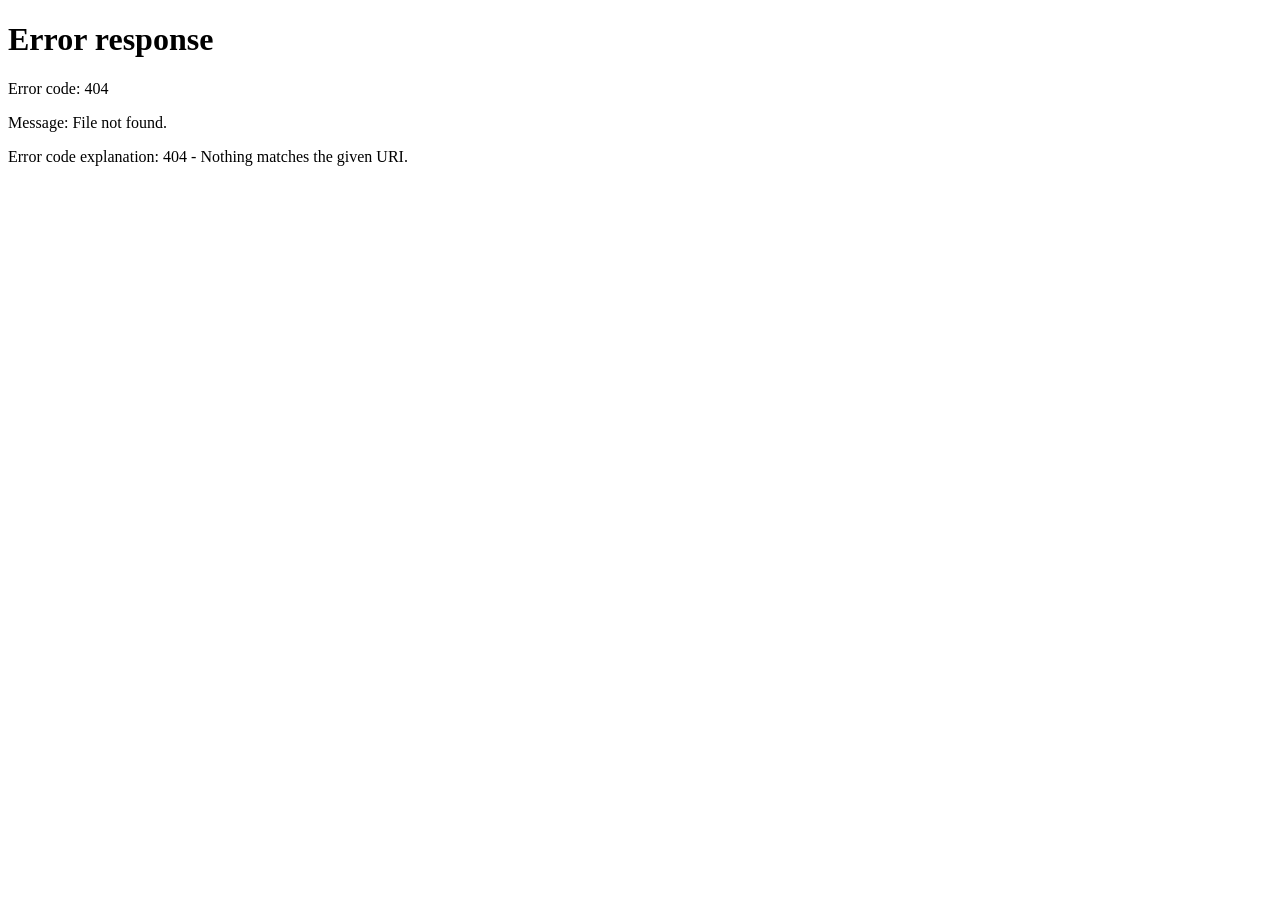
==== index.html @ 949c049e "Point demo root to current preview site" ====
<!doctype html><html lang="ja"><head><meta charset="utf-8"><meta name="viewport" content="width=device-width,initial-scale=1"><meta http-equiv="refresh" content="0; url=preview/index.html"><title>8LABO DEMO</title><script>location.replace('preview/index.html');</script></head><body><p><a href="preview/index.html">8LABO DEMOを開く</a></p></body></html>
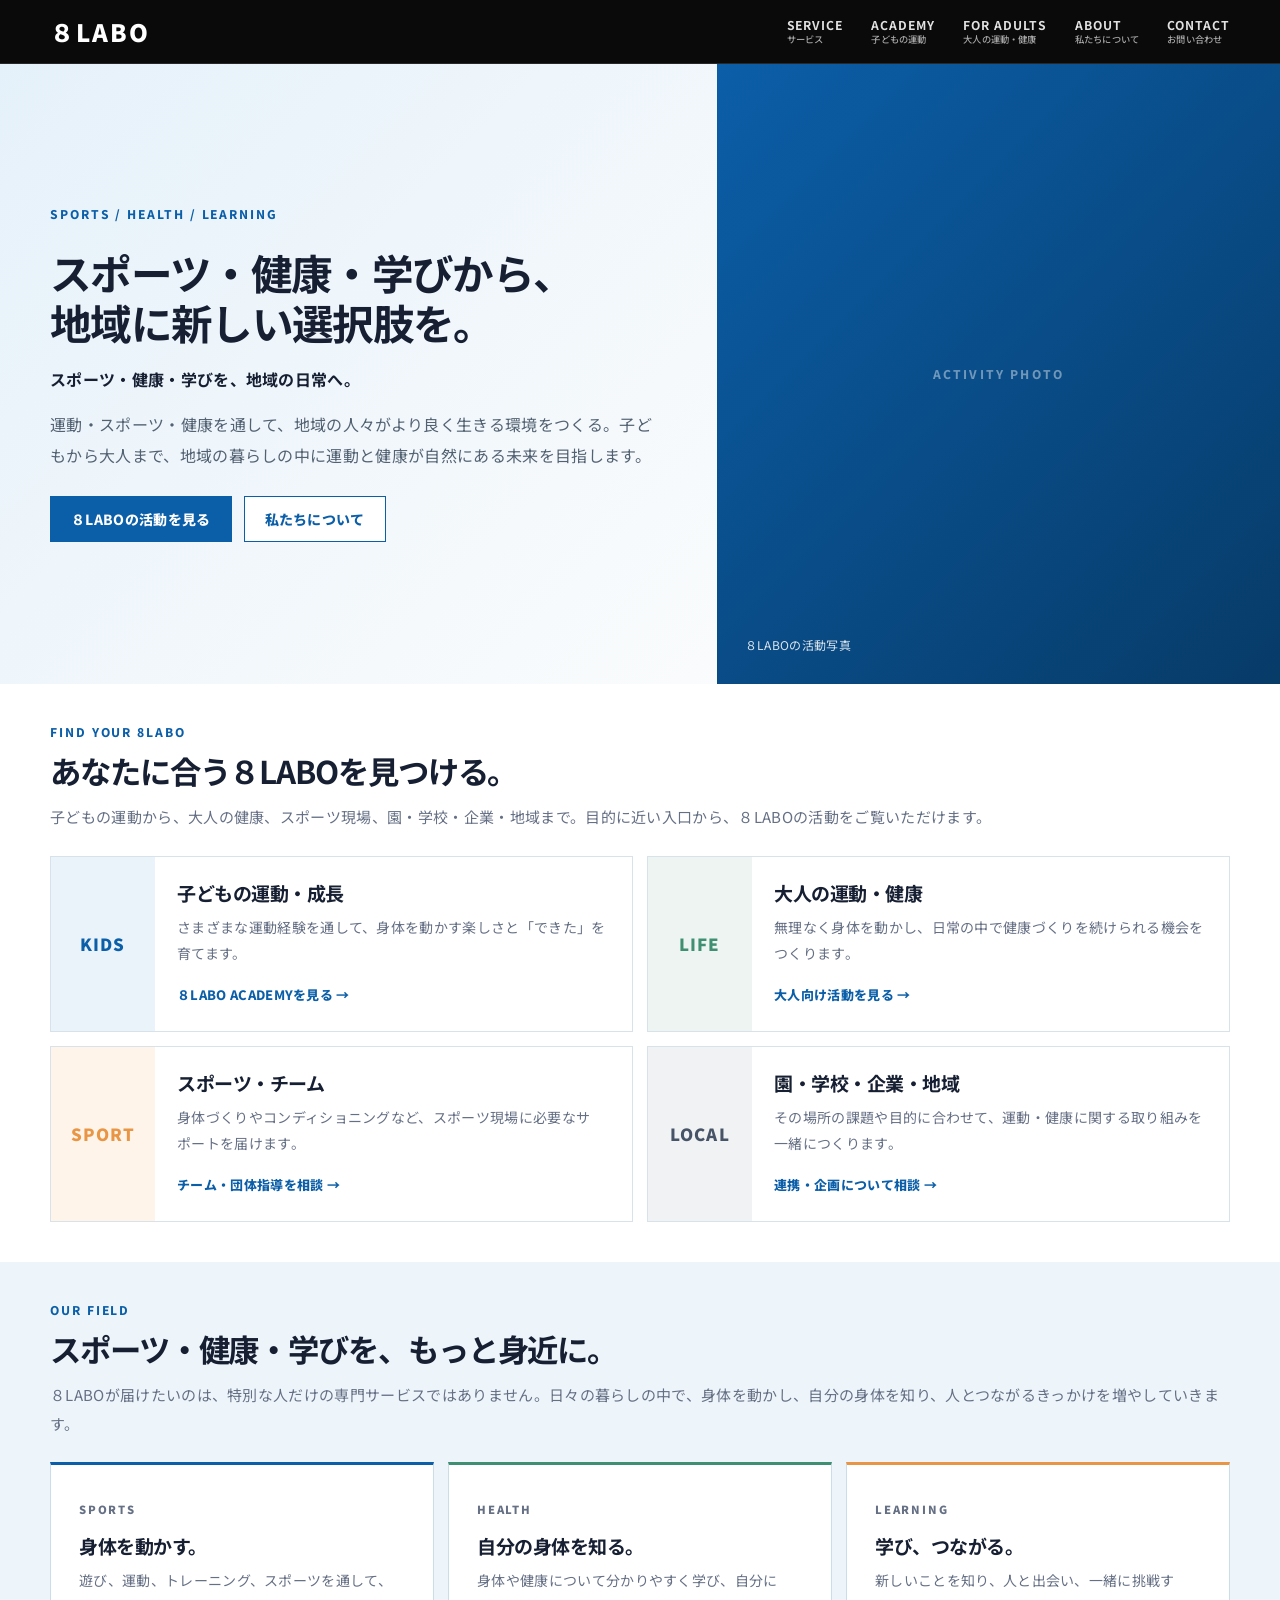
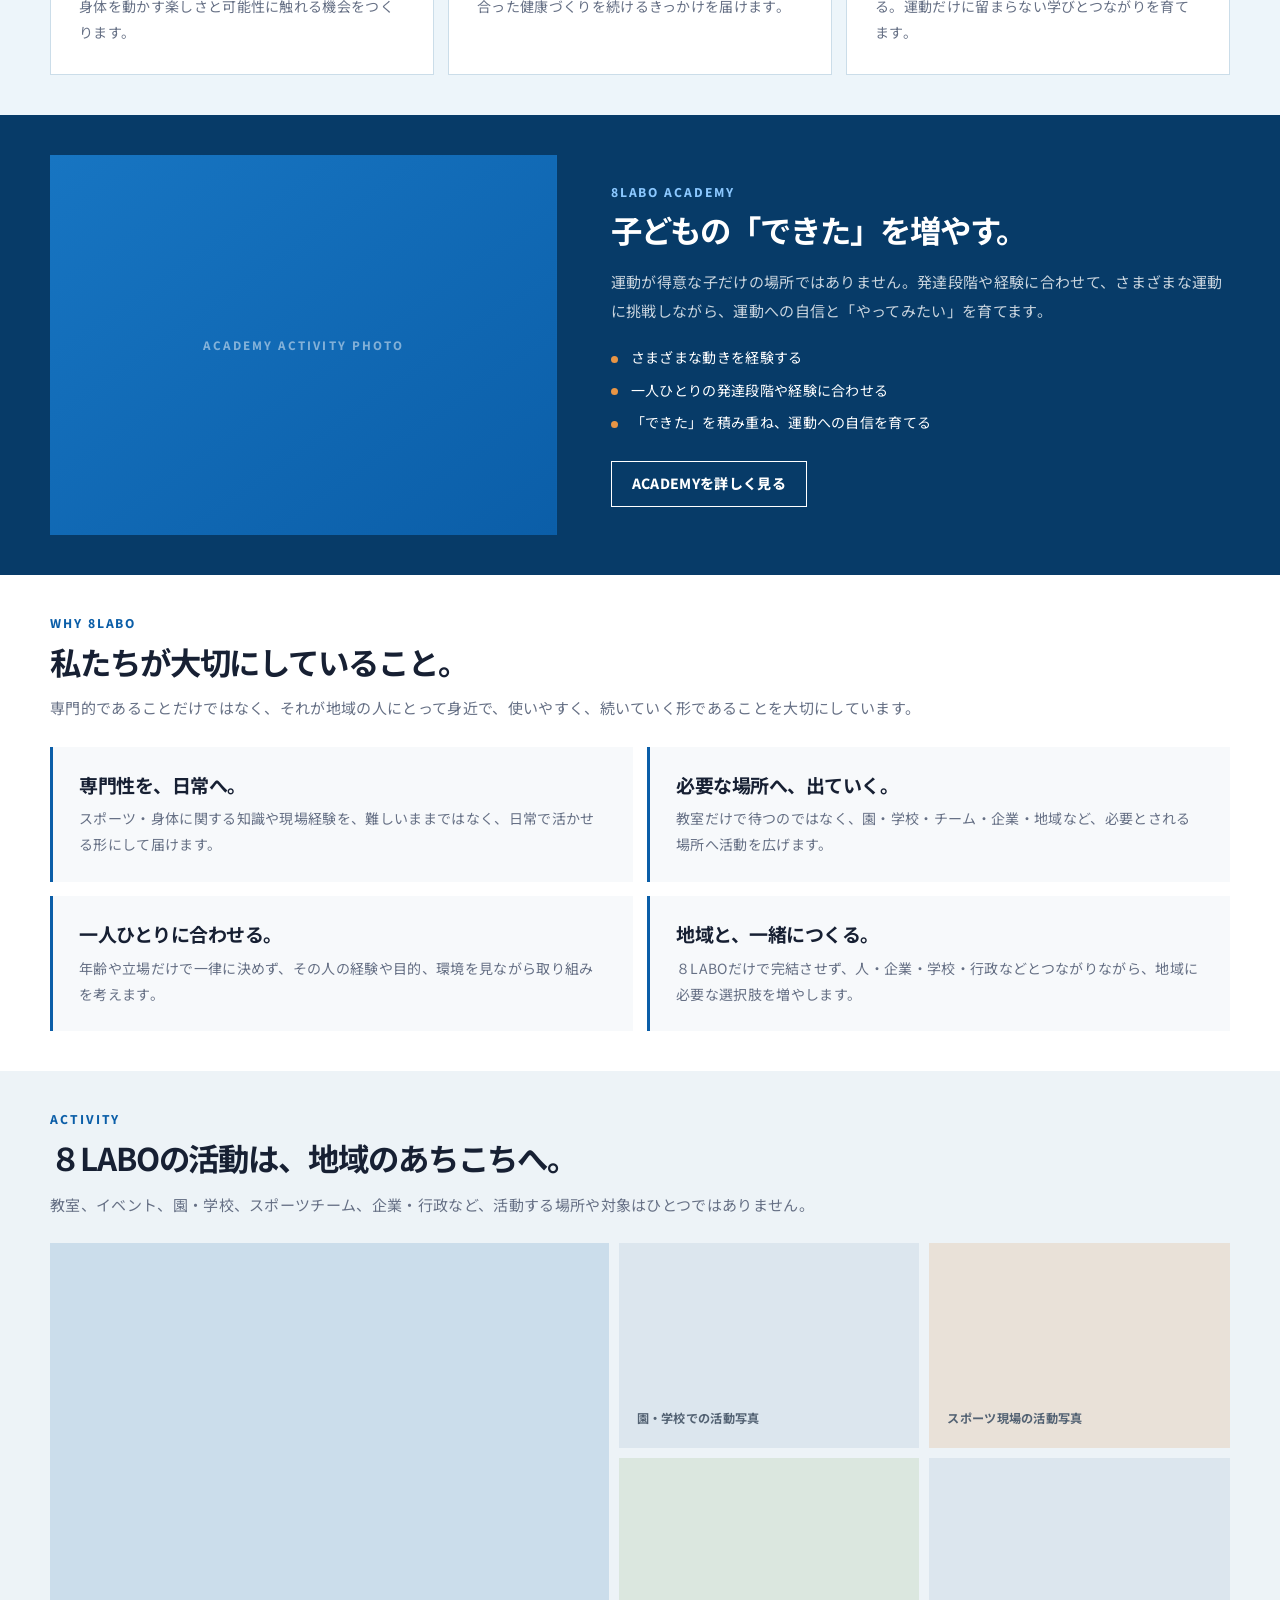
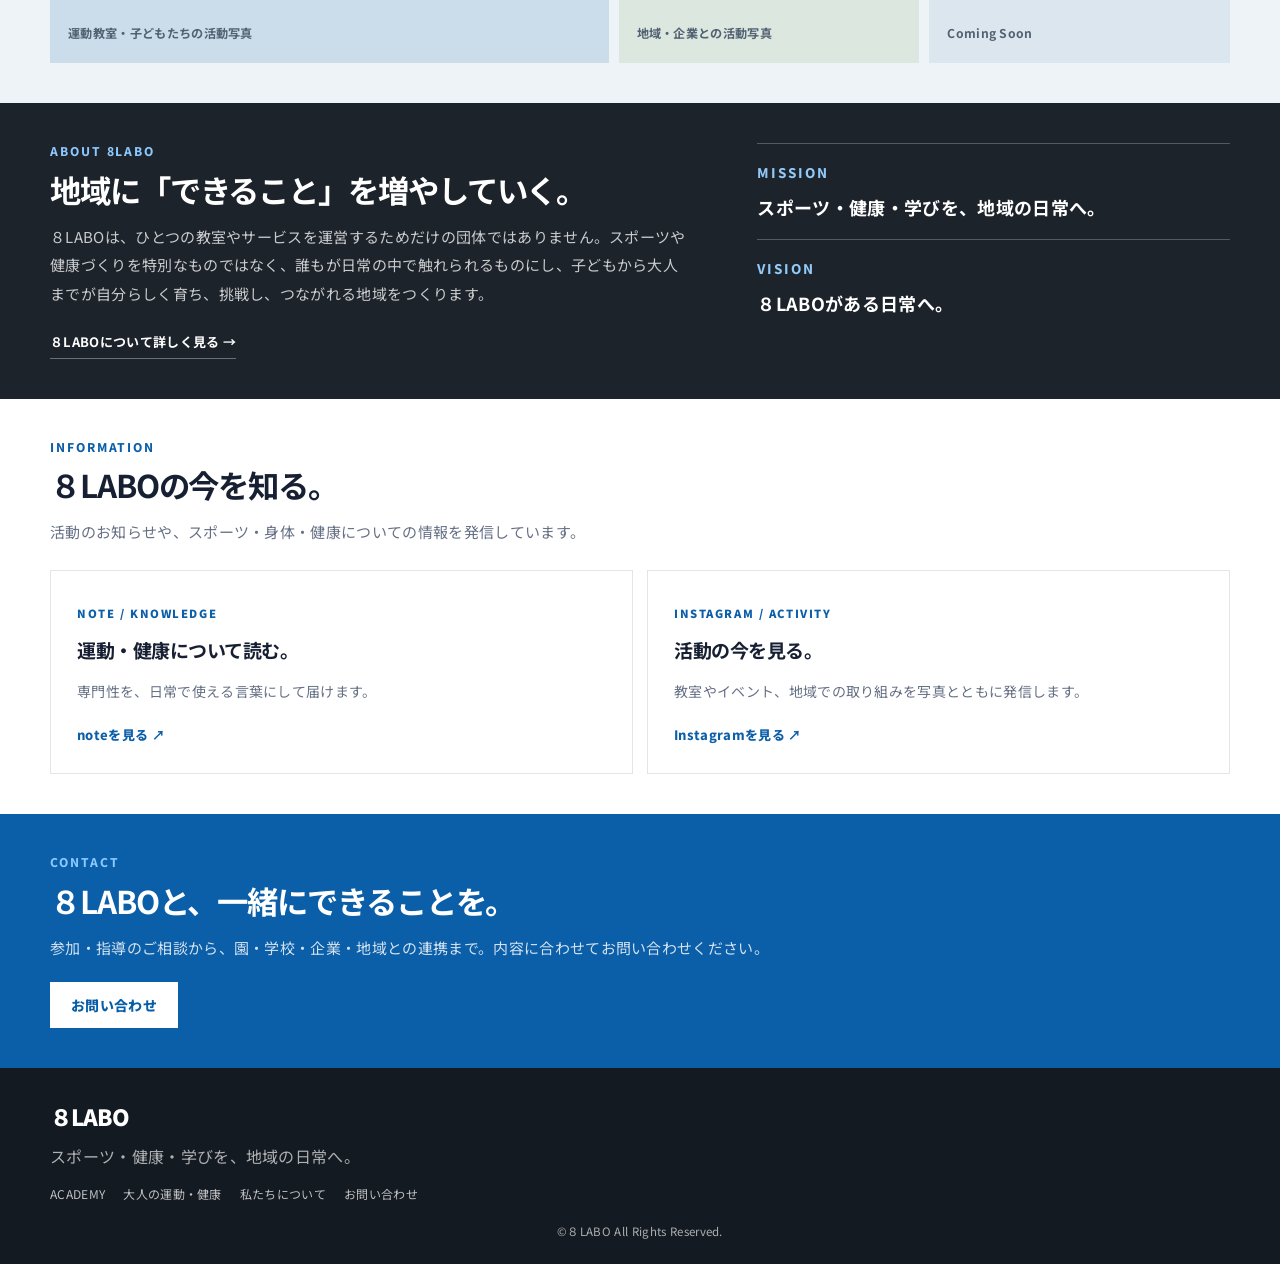
==== commit f5ba544d: "Publish current preview as production site" ====
--- a/index.html
+++ b/index.html
@@ -1 +1 @@
-<!doctype html><html lang="ja"><head><meta charset="utf-8"><meta name="viewport" content="width=device-width,initial-scale=1"><meta http-equiv="refresh" content="0; url=preview/index.html"><title>8LABO DEMO</title><script>location.replace('preview/index.html');</script></head><body><p><a href="preview/index.html">8LABO DEMOを開く</a></p></body></html>+<!DOCTYPE html><html lang="ja"><head><meta charset="UTF-8"><meta name="viewport" content="width=device-width,initial-scale=1"><meta name="description" content="８LABOは、スポーツ・健康・学びを地域の日常へ届ける愛媛発の地域づくりプロジェクトです。"><title>８LABO｜スポーツ・健康・学びを、地域の日常へ。</title><link rel="preconnect" href="https://fonts.googleapis.com"><link rel="preconnect" href="https://fonts.gstatic.com" crossorigin><link href="https://fonts.googleapis.com/css2?family=Noto+Sans+JP:wght@400;500;600;700;900&display=swap" rel="stylesheet"><link rel="stylesheet" href="style.css"><link rel="stylesheet" href="refine.css"><link rel="stylesheet" href="p003.css"><link rel="stylesheet" href="home-refactor.css?v=p073"><link rel="stylesheet" href="mobile-header.css?v=p073"></head><body class="p003 home-page"><header class="site-header" id="top"><a class="brand" href="#top">８LABO</a><button class="menu-button" aria-expanded="false">MENU</button><nav class="global-nav"><a href="#for-you">SERVICE<span>サービス</span></a><a href="academy.html">ACADEMY<span>子どもの運動</span></a><a href="adults.html">FOR ADULTS<span>大人の運動・健康</span></a><a href="about.html">ABOUT<span>私たちについて</span></a><a href="contact.html">CONTACT<span>お問い合わせ</span></a></nav></header><main><section class="renew-hero home-hero"><div class="hero-grid"><div class="hero-copybox"><p class="kicker">SPORTS / HEALTH / LEARNING</p><h1>８LABOがある日常へ。</h1><p class="mission">スポーツ・健康・学びを、地域の日常へ。</p><p class="hero-text">運動・スポーツ・健康を通して、地域の人々がより良く生きる環境をつくる。子どもから大人まで、地域の暮らしの中に運動と健康が自然にある未来を目指します。</p><div class="hero-actions"><a class="btn btn-primary" href="#for-you">８LABOの活動を見る</a><a class="btn btn-secondary" href="about.html">私たちについて</a></div></div><div class="photo-stage"><p class="photo-note">８LABOの活動写真</p></div></div></section><section id="for-you" class="entrance-section"><div class="wrap"><div class="section-head"><div class="heading-unit"><h2>あなたに合う８LABOを見つける。</h2><p class="kicker">FIND YOUR 8LABO</p></div><p>子どもの運動から、大人の健康、スポーツ現場、園・学校・企業・地域まで。目的に近い入口から、８LABOの活動をご覧いただけます。</p></div><div class="entrance-grid"><a class="entrance-card" href="academy.html"><div class="entrance-visual">KIDS</div><div class="entrance-copy"><h3>子どもの運動・成長</h3><p>さまざまな運動経験を通して、身体を動かす楽しさと「できた」を育てます。</p><span class="mini-link">８LABO ACADEMYを見る →</span></div></a><a class="entrance-card" href="adults.html"><div class="entrance-visual">LIFE</div><div class="entrance-copy"><h3>大人の運動・健康</h3><p>無理なく身体を動かし、日常の中で健康づくりを続けられる機会をつくります。</p><span class="mini-link">大人向け活動を見る →</span></div></a><a class="entrance-card" href="contact.html"><div class="entrance-visual">SPORT</div><div class="entrance-copy"><h3>スポーツ・チーム</h3><p>身体づくりやコンディショニングなど、スポーツ現場に必要なサポートを届けます。</p><span class="mini-link">チーム・団体指導を相談 →</span></div></a><a class="entrance-card" href="contact.html"><div class="entrance-visual">LOCAL</div><div class="entrance-copy"><h3>園・学校・企業・地域</h3><p>その場所の課題や目的に合わせて、運動・健康に関する取り組みを一緒につくります。</p><span class="mini-link">連携・企画について相談 →</span></div></a></div></div></section><section id="services" class="home-fields"><div class="wrap"><div class="section-head"><div class="heading-unit"><h2>スポーツ・健康・学びを、もっと身近に。</h2><p class="kicker">OUR FIELD</p></div><p>８LABOが届けたいのは、特別な人だけの専門サービスではありません。日々の暮らしの中で、身体を動かし、自分の身体を知り、人とつながるきっかけを増やしていきます。</p></div><div class="value-grid"><article class="value-card"><span class="value-word">SPORTS</span><h3>身体を動かす。</h3><p>遊び、運動、トレーニング、スポーツを通して、身体を動かす楽しさと可能性に触れる機会をつくります。</p></article><article class="value-card"><span class="value-word">HEALTH</span><h3>自分の身体を知る。</h3><p>身体や健康について分かりやすく学び、自分に合った健康づくりを続けるきっかけを届けます。</p></article><article class="value-card"><span class="value-word">LEARNING</span><h3>学び、つながる。</h3><p>新しいことを知り、人と出会い、一緒に挑戦する。運動だけに留まらない学びとつながりを育てます。</p></article></div></div></section><section class="featured"><div class="wrap featured-grid"><div class="featured-visual">ACADEMY ACTIVITY PHOTO</div><div><div class="heading-unit heading-unit-light"><h2>子どもの「できた」を増やす。</h2><p class="kicker">8LABO ACADEMY</p></div><p>運動が得意な子だけの場所ではありません。発達段階や経験に合わせて、さまざまな運動に挑戦しながら、運動への自信と「やってみたい」を育てます。</p><div class="feature-points"><span>さまざまな動きを経験する</span><span>一人ひとりの発達段階や経験に合わせる</span><span>「できた」を積み重ね、運動への自信を育てる</span></div><a class="btn" href="academy.html">ACADEMYを詳しく見る</a></div></div></section><section id="strength" class="home-strength"><div class="wrap"><div class="section-head"><div class="heading-unit"><h2>私たちが大切にしていること。</h2><p class="kicker">WHY 8LABO</p></div><p>専門的であることだけではなく、それが地域の人にとって身近で、使いやすく、続いていく形であることを大切にしています。</p></div><div class="reason-grid"><article class="reason"><h3>専門性を、日常へ。</h3><p>スポーツ・身体に関する知識や現場経験を、難しいままではなく、日常で活かせる形にして届けます。</p></article><article class="reason"><h3>必要な場所へ、出ていく。</h3><p>教室だけで待つのではなく、園・学校・チーム・企業・地域など、必要とされる場所へ活動を広げます。</p></article><article class="reason"><h3>一人ひとりに合わせる。</h3><p>年齢や立場だけで一律に決めず、その人の経験や目的、環境を見ながら取り組みを考えます。</p></article><article class="reason"><h3>地域と、一緒につくる。</h3><p>８LABOだけで完結させず、人・企業・学校・行政などとつながりながら、地域に必要な選択肢を増やします。</p></article></div></div></section><section id="activity" class="activity-results"><div class="wrap"><div class="section-head"><div class="heading-unit"><h2>８LABOの活動は、地域のあちこちへ。</h2><p class="kicker">ACTIVITY</p></div><p>教室、イベント、園・学校、スポーツチーム、企業・行政など、活動する場所や対象はひとつではありません。</p></div><div class="activity-photo-grid"><div class="activity-photo">運動教室・子どもたちの活動写真</div><div class="activity-photo">園・学校での活動写真</div><div class="activity-photo">スポーツ現場の活動写真</div><div class="activity-photo">地域・企業との活動写真</div></div></div></section><section id="about" class="about-renew"><div class="wrap about-grid"><div class="about-copy"><div class="heading-unit heading-unit-light"><h2>地域に「できること」を増やしていく。</h2><p class="kicker">ABOUT 8LABO</p></div><p>８LABOは、ひとつの教室やサービスを運営するためだけの団体ではありません。スポーツや健康づくりを特別なものではなく、誰もが日常の中で触れられるものにし、子どもから大人までが自分らしく育ち、挑戦し、つながれる地域をつくります。</p><a class="about-link" href="about.html">８LABOについて詳しく見る →</a></div><div class="mv-summary"><div class="mv-block"><small>MISSION</small><strong>スポーツ・健康・学びを、地域の日常へ。</strong></div><div class="mv-block"><small>VISION</small><strong>８LABOがある日常へ。</strong></div></div></div></section><section class="home-news"><div class="wrap"><div class="section-head"><div class="heading-unit"><h2>８LABOの今を知る。</h2><p class="kicker">INFORMATION</p></div><p>活動のお知らせや、スポーツ・身体・健康についての情報を発信しています。</p></div><div class="content-grid"><a class="content-card" href="https://note.com/8labo" target="_blank" rel="noopener"><span class="tag">NOTE / KNOWLEDGE</span><h3>運動・健康について読む。</h3><p>専門性を、日常で使える言葉にして届けます。</p><span class="mini-link">noteを見る ↗</span></a><a class="content-card" href="https://www.instagram.com/8_labo/" target="_blank" rel="noopener"><span class="tag">INSTAGRAM / ACTIVITY</span><h3>活動の今を見る。</h3><p>教室やイベント、地域での取り組みを写真とともに発信します。</p><span class="mini-link">Instagramを見る ↗</span></a></div></div></section><section id="contact" class="renew-contact"><div class="wrap"><div class="heading-unit heading-unit-light"><h2>８LABOと、一緒にできることを。</h2><p class="kicker">CONTACT</p></div><p>参加・指導のご相談から、園・学校・企業・地域との連携まで。内容に合わせてお問い合わせください。</p><div class="hero-actions"><a class="btn home-contact-btn" href="contact.html">お問い合わせ</a></div></div></section></main><footer class="site-footer"><div class="footer-brand">８LABO</div><p>スポーツ・健康・学びを、地域の日常へ。</p><div class="footer-links"><a href="academy.html">ACADEMY</a><a href="adults.html">大人の運動・健康</a><a href="about.html">私たちについて</a><a href="contact.html">お問い合わせ</a></div><p class="copyright">©８LABO All Rights Reserved.</p></footer><script src="script.js"></script></body></html>
--- a/style.css
+++ b/style.css
@@ -0,0 +1 @@
+:root{--ink:#111;--paper:#f5f3ee;--white:#fff;--accent:#dff06a;--muted:#696969;--line:rgba(17,17,17,.16);--max:1180px}*{box-sizing:border-box}html{scroll-behavior:smooth}body{margin:0;font-family:"Noto Sans JP",system-ui,sans-serif;background:var(--paper);color:var(--ink);line-height:1.85;letter-spacing:.02em}a{color:inherit;text-decoration:none}.site-header{position:fixed;inset:0 0 auto;z-index:100;display:flex;align-items:center;justify-content:space-between;padding:22px 28px;mix-blend-mode:difference;color:white}.brand{font-size:1.25rem;font-weight:900;letter-spacing:.08em}.global-nav{display:flex;gap:28px;font-size:.76rem;font-weight:700;letter-spacing:.12em}.global-nav a{opacity:.82}.menu-button{display:none;background:none;border:0;color:inherit;font:inherit;font-size:.75rem;font-weight:700}.hero{min-height:100svh;position:relative;overflow:hidden;display:grid;place-items:center;background:#101010;color:white}.hero-inner{width:min(var(--max),calc(100% - 48px));position:relative;z-index:2;padding:130px 0 90px}.eyebrow,.section-index{font-size:.72rem;font-weight:700;letter-spacing:.18em}.hero h1{margin:18px 0 24px;font-size:clamp(4rem,11vw,9rem);line-height:.96;letter-spacing:-.055em;font-weight:900}.hero-copy{font-size:clamp(1.25rem,2vw,2rem);font-weight:600;margin:0 0 28px}.hero-lead{max-width:720px;color:rgba(255,255,255,.72)}.text-link{display:inline-flex;gap:12px;margin-top:28px;font-weight:700;border-bottom:1px solid rgba(255,255,255,.35);padding-bottom:6px}.hero-orb{position:absolute;border-radius:999px}.hero-orb-a{width:56vw;height:56vw;background:radial-gradient(circle at 40% 40%,#edf88c 0%,#b6d942 34%,transparent 70%);top:-22vw;right:-10vw}.hero-orb-b{width:34vw;height:34vw;background:radial-gradient(circle,rgba(131,149,255,.72),transparent 70%);bottom:-18vw;left:-8vw}.section-wrap{width:min(var(--max),calc(100% - 48px));margin:0 auto;padding:128px 0}.section-wrap.narrow{max-width:860px}.section-dark{background:#111;color:white}.section-light{background:var(--paper)}.section-accent{background:var(--accent)}.section-heading{margin-bottom:58px}.section-heading h2,.statement h2,.story h2,.support h2,.contact h2,.future h2{font-size:clamp(2.2rem,5vw,4.7rem);line-height:1.18;letter-spacing:-.04em;margin:18px 0 26px}.statement p{color:rgba(255,255,255,.76)}.statement-large{font-size:clamp(1.5rem,3vw,2.5rem);line-height:1.55;margin:48px 0}.statement-large strong{color:white}.vision-grid{display:grid;grid-template-columns:repeat(2,1fr);gap:1px;background:var(--line);border:1px solid var(--line)}.vision-card{background:var(--paper);padding:44px;min-height:320px}.vision-card span,.support-grid span{font-size:.72rem;font-weight:700;letter-spacing:.15em;color:var(--muted)}.vision-card h3{font-size:1.6rem;line-height:1.45;margin:70px 0 18px}.vision-card p{color:#555;margin:0}.big-number{font-size:clamp(6rem,18vw,15rem);line-height:.8;letter-spacing:-.08em;font-weight:900;margin:36px 0 50px}.future-lines{border-top:1px solid rgba(17,17,17,.28)}.future-lines p{margin:0;padding:20px 0;border-bottom:1px solid rgba(17,17,17,.28);font-size:clamp(1.1rem,2vw,1.65rem);font-weight:600}.future-closing{margin-top:48px;font-size:1.15rem;font-weight:600}.activity-list{border-top:1px solid var(--line)}.activity-item{display:grid;grid-template-columns:110px 1fr;gap:30px;padding:46px 0;border-bottom:1px solid var(--line)}.activity-no{font-size:3.5rem;font-weight:900;line-height:1}.activity-label{font-size:.72rem;font-weight:700;letter-spacing:.16em;margin-top:0}.activity-item h3{font-size:clamp(1.5rem,3vw,2.4rem);line-height:1.35;margin:8px 0 14px}.activity-item p:last-child{max-width:720px;color:#555}.story-grid{display:grid;grid-template-columns:1fr 1fr;gap:90px}.story-copy{align-self:end}.story-copy p{color:rgba(255,255,255,.7)}.story-copy .lead{color:white;font-size:1.35rem;font-weight:600}.support-lead{font-size:1.25rem;font-weight:600;margin:28px 0 54px}.support-grid{display:grid;grid-template-columns:repeat(4,1fr);gap:1px;background:var(--line);border:1px solid var(--line)}.support-grid>div{background:var(--paper);padding:30px;min-height:250px}.support-grid h3{margin-top:50px}.support-grid p{color:#555;font-size:.92rem}.contact{text-align:center}.contact .section-index{text-align:left}.contact p{max-width:720px;margin-left:auto;margin-right:auto}.contact-button{display:inline-flex;margin-top:34px;padding:18px 28px;border:2px solid #111;font-weight:800;letter-spacing:.08em}.contact-button:hover{background:#111;color:white}.site-footer{background:#111;color:white;padding:50px 28px 34px}.footer-brand{font-size:clamp(2.5rem,6vw,5rem);font-weight:900;letter-spacing:-.04em}.site-footer p{color:rgba(255,255,255,.65)}.copyright{margin-top:44px;font-size:.72rem}.reveal{opacity:0;transform:translateY(28px);transition:opacity .8s ease,transform .8s ease}.reveal.is-visible{opacity:1;transform:none}@media(max-width:800px){.site-header{padding:18px 20px}.menu-button{display:block}.global-nav{display:none;position:fixed;top:58px;right:16px;flex-direction:column;gap:16px;padding:20px;background:#111;color:white;mix-blend-mode:normal;min-width:180px}.global-nav.is-open{display:flex}.hero-inner,.section-wrap{width:min(100% - 32px,var(--max))}.hero h1{font-size:clamp(3.6rem,18vw,6rem)}.hero-orb-a{width:90vw;height:90vw;top:-30vw;right:-30vw}.hero-orb-b{width:70vw;height:70vw}.section-wrap{padding:92px 0}.vision-grid,.story-grid,.support-grid{grid-template-columns:1fr}.vision-card{min-height:0;padding:30px}.vision-card h3{margin-top:42px}.activity-item{grid-template-columns:58px 1fr;gap:18px}.activity-no{font-size:2.5rem}.story-grid{gap:20px}}
--- a/refine.css
+++ b/refine.css
@@ -0,0 +1,52 @@
+/* P019 base — Academy hierarchy and responsive layout */
+.p003 .academy-renew-hero{background:linear-gradient(135deg,#e5f1fa 0%,#f5f9fc 58%,#fff 100%)!important}.p003 #needs.parent-needs{background:#d7e9f5!important}.p003 #change{background:#fff!important}.p003 #program.parent-needs{background:#edf5fa!important}.p003 #program .program{background:#fff!important;border:1px solid #cbdde9!important;box-shadow:0 8px 22px rgba(7,59,104,.045)!important}.p003 .academy-gallery-section{background:#f7fafc!important;border:0!important}.p003 .academy-reason{background:#073b68!important}.p003 #classes{background:#e9f1f6!important}.p003 #classes .level-card{background:#fff!important;border:1px solid #b6cbd9!important;box-shadow:0 10px 28px rgba(7,59,104,.09)!important}.p003 #classes .level-header{background:#9fc9e2!important;border-bottom:1px solid #82b4d2!important}.p003 #classes .level-name{color:#073b68!important}.p003 #classes .level-subname{color:#3f657d!important}.p003 #classes .level-body{background:#fff!important}.p003 #classes .level-target{background:#edf4f8!important;border-left-color:#075ea8!important}.p003 #classes .class-card{background:#fff!important;border:1px solid #b8cedd!important;box-shadow:0 8px 22px rgba(7,59,104,.055)!important}.p003 #classes .class-card.preparing{background:#f6f8fa!important}.p003 #classes+section{background:#fff!important}.p003 #classes+section+section{background:#e7f0f6!important}.p003 #faq.parent-needs{background:#d7e7f2!important}.p003 .renew-contact{background:#0b5ea8!important}
+
+@media(min-width:801px){.p003 .section-head p:last-child{max-width:none!important;width:100%!important}.p003 .academy-renew-hero .wrap{grid-template-columns:minmax(0,1.12fr) minmax(420px,.88fr)!important;gap:48px!important}.p003 .academy-renew-hero h1{font-size:clamp(2rem,3.25vw,3.2rem)!important;line-height:1.35!important}.p003 .academy-renew-hero p{max-width:none!important;width:100%!important}.p003 #needs .section-head,.p003 #change .section-head,.p003 #program .section-head,.p003 #classes .section-head,.p003 #classes+section .section-head,.p003 #classes+section+section .section-head,.p003 #faq .section-head{max-width:none!important;width:100%!important}.p003 #needs .section-head p:last-child,.p003 #change .section-head p:last-child,.p003 #program .section-head p:last-child,.p003 #classes .section-head p:last-child,.p003 #classes+section .section-head p:last-child,.p003 #classes+section+section .section-head p:last-child,.p003 #faq .section-head p:last-child,.p003 #program .results-note,.p003 .academy-reason .section-head .lead{max-width:none!important;width:100%!important}}
+
+@media(max-width:800px){
+.p003 .wrap{width:calc(100% - 32px)!important;max-width:none!important;margin-left:16px!important;margin-right:16px!important}
+.p003 .site-header{height:64px!important;padding:0 20px!important;background:#0a0a0a!important;color:#fff!important;border-bottom:1px solid rgba(255,255,255,.12)!important;position:relative!important;z-index:1000!important;mix-blend-mode:normal!important;isolation:isolate!important}
+.p003 .brand,.p003 .menu-button{color:#fff!important;opacity:1!important;mix-blend-mode:normal!important;text-shadow:none!important}.p003 .menu-button{font-size:.8rem!important;font-weight:800!important;letter-spacing:.12em!important}
+.p003 .global-nav{display:none!important;position:absolute!important;top:64px!important;left:0!important;right:0!important;width:100%!important;min-width:0!important;margin:0!important;padding:8px 20px 16px!important;background:#071b33!important;color:#fff!important;border:0!important;border-top:1px solid rgba(255,255,255,.12)!important;box-shadow:0 16px 32px rgba(0,0,0,.28)!important;mix-blend-mode:normal!important;z-index:1001!important}
+.p003 .global-nav.is-open{display:flex!important;flex-direction:column!important;gap:0!important}
+.p003 .global-nav a{display:block!important;width:100%!important;padding:14px 2px!important;margin:0!important;color:#fff!important;opacity:1!important;background:transparent!important;border:0!important;border-bottom:1px solid rgba(255,255,255,.14)!important;font-size:.88rem!important;font-weight:700!important;line-height:1.45!important;letter-spacing:.03em!important;text-shadow:none!important;white-space:normal!important}
+.p003 .global-nav a:last-child{border-bottom:0!important}
+.p003.menu-open{overflow:hidden!important}
+.p003 .section-head,.p003 .section-head p:last-child,.p003 .hero-copybox,.p003 .hero-copybox .hero-text,.p003 .entrance-copy,.p003 .value-card,.p003 .value-card p,.p003 .featured-grid>div:last-child,.p003 .featured h2,.p003 .featured p,.p003 .feature-points,.p003 .feature-points span,.p003 .reason,.p003 .reason p,.p003 .activity-results .section-head,.p003 .activity-results .section-head p:last-child,.p003 .results-note,.p003 .voice-empty,.p003 .voice-empty p,.p003 .about-copy,.p003 .about-copy h2,.p003 .about-copy p,.p003 .mv-block,.p003 .mv-block strong,.p003 .content-card,.p003 .content-card p,.p003 .renew-contact .wrap>p,.p003 .contact-choice,.p003 .contact-choice a{width:100%!important;max-width:none!important;min-width:0!important;white-space:normal!important;word-break:normal!important;overflow-wrap:break-word!important;text-wrap:wrap!important}
+.p003 .section-head p:last-child,.p003 .hero-copybox .hero-text,.p003 .entrance-copy p,.p003 .value-card p,.p003 .featured p,.p003 .feature-points span,.p003 .reason p,.p003 .activity-results .section-head p:last-child,.p003 .results-note,.p003 .voice-empty p,.p003 .about-copy p,.p003 .content-card p,.p003 .renew-contact .wrap>p{letter-spacing:0!important;word-spacing:0!important;text-align:left!important}
+.p003 .featured-grid,.p003 .about-grid,.p003 .content-grid,.p003 .reason-grid,.p003 .value-grid,.p003 .entrance-grid,.p003 .contact-choice,.p003 .change-grid,.p003 .program-grid{grid-template-columns:1fr!important;display:grid!important;width:100%!important;max-width:none!important}
+.p003 .featured-grid{gap:28px!important}.p003 .featured-visual{width:100%!important;aspect-ratio:16/10!important;grid-column:1!important}.p003 .featured-grid>div:last-child{grid-column:1!important}
+.p003 .about-grid{gap:28px!important}.p003 .about-copy{order:1!important}.p003 .about-grid>div:first-child{order:2!important;width:100%!important;max-width:none!important}.p003 .about-grid>div:first-child>.kicker{display:none!important}.p003 .about-copy:before{content:'ABOUT 8LABO';display:block;margin:0 0 16px;color:#79bdf3;font-size:.7rem;font-weight:800;letter-spacing:.17em}.p003 .about-copy h2{font-size:clamp(1.6rem,7vw,2rem)!important;line-height:1.45!important}.p003 .about-copy p{font-size:.92rem!important;line-height:1.9!important}.p003 .mv-block strong{font-size:1.15rem!important;line-height:1.65!important}
+.p003 .entrance-grid .entrance-card{grid-template-columns:82px minmax(0,1fr)!important;min-height:0!important}
+.p003 .entrance-grid .entrance-visual{width:82px!important;min-width:82px!important;padding:0 4px!important;font-size:1.2rem!important;line-height:1!important;white-space:nowrap!important;overflow:visible!important}
+.p003 .entrance-grid .entrance-copy{min-width:0!important;padding:20px 16px!important}
+.p003 .entrance-grid .entrance-copy h3{font-size:1.02rem!important;line-height:1.45!important;margin-bottom:10px!important}
+.p003 .entrance-grid .entrance-copy p{font-size:.82rem!important;line-height:1.75!important;margin-bottom:13px!important}
+.p003 .entrance-grid .entrance-copy .mini-link{font-size:.78rem!important;line-height:1.55!important}
+.p003 .entrance-grid .entrance-copy h3,.p003 .entrance-grid .entrance-copy p,.p003 .entrance-grid .entrance-copy .mini-link{width:100%!important;max-width:none!important;min-width:0!important;white-space:normal!important;word-break:normal!important;overflow-wrap:break-word!important;letter-spacing:0!important}
+.p003 .activity-results .activity-photo-grid{grid-template-columns:1fr 1fr!important;grid-template-rows:auto!important;grid-auto-rows:auto!important;gap:10px!important;align-items:start!important}
+.p003 .activity-results .activity-photo-grid .activity-photo{min-height:0!important;height:auto!important;aspect-ratio:4/3!important;padding:0!important;background-color:transparent!important;background-size:cover!important;background-position:var(--cms-mx,50%) var(--cms-my,50%)!important}
+.p003 .activity-results .activity-photo-grid .activity-photo:first-child{grid-column:1/3!important;grid-row:auto!important;aspect-ratio:16/9!important}
+.p003 .activity-results .activity-photo-grid .activity-photo:nth-child(5){display:flex!important;grid-column:auto!important;grid-row:auto!important;aspect-ratio:4/3!important}
+.p003 .activity-results .activity-photo-grid .activity-photo:not(.cms-photo){display:flex!important;align-items:flex-end!important;padding:14px!important;background:#e8eef3!important;color:#657080!important}
+.p003 .renew-hero .hero-copybox h1{font-size:clamp(1.7rem,7.2vw,2.05rem)!important;white-space:nowrap!important;letter-spacing:-.04em!important}
+.p003 .renew-hero .hero-copybox h1 br{display:none!important}
+.p003 #activity .section-head h2{font-size:clamp(1rem,4.55vw,1.18rem)!important;white-space:nowrap!important;letter-spacing:-.04em!important;max-width:none!important}
+.p003 #activity .section-head h2 br{display:none!important}
+.p003 section{overflow:hidden}
+}
+
+@media(min-width:801px){
+.p003 .renew-hero .hero-grid{grid-template-columns:56% 44%!important;min-height:620px!important}
+.p003 .renew-hero .photo-stage{min-height:620px!important;height:auto!important;align-self:stretch!important}
+.p003 .renew-hero h1{max-width:none!important;white-space:normal!important;font-size:clamp(2rem,3.25vw,3.2rem)!important;line-height:1.22!important;letter-spacing:-.04em!important}
+.p003 .renew-hero h1 br{display:block!important}
+.p003 .renew-hero h1 .keep{white-space:nowrap!important}
+.p003 #services .section-head h2 br,
+.p003 #activity .section-head h2 br{display:none!important}
+.p003 #services .section-head h2,
+.p003 #activity .section-head h2{max-width:none!important;white-space:nowrap!important}
+.p003 .content-grid{grid-template-columns:repeat(2,minmax(0,1fr))!important}
+}
+
+.p003 .featured h2 br{display:block!important}
--- a/p003.css
+++ b/p003.css
@@ -0,0 +1,24 @@
+/* P003 — full renewal based on 2026-08 renewal brief */
+:root{--blue:#0b5ea8;--blue-deep:#073b68;--blue-soft:#eaf3fa;--green:#3f8f72;--orange:#e89545;--ink:#172033;--muted:#667085;--paper:#f7f9fb;--line:#dfe6ec;--white:#fff;--charcoal:#1d232b}
+*{box-sizing:border-box}html{scroll-behavior:smooth}body{margin:0;color:var(--ink);background:#fff;font-family:'Noto Sans JP',sans-serif;line-height:1.8}.p003{overflow-x:hidden}.p003 a{text-decoration:none}.p003 .site-header{height:76px;padding:0 max(28px,calc((100vw - 1180px)/2));display:flex;align-items:center;justify-content:space-between;background:rgba(255,255,255,.96);color:var(--ink);border-bottom:1px solid var(--line);position:relative;z-index:100}.p003 .brand{font-size:1.08rem;font-weight:900;letter-spacing:.08em;color:var(--ink)}.p003 .menu-button{color:var(--ink);font-size:.78rem;letter-spacing:.12em}.p003 .global-nav{top:76px;right:max(28px,calc((100vw - 1180px)/2));background:#fff;border:1px solid var(--line);box-shadow:0 18px 50px rgba(17,24,39,.12);min-width:260px}.p003 .global-nav a{color:var(--ink);border-color:var(--line);font-size:.82rem}.p003 .wrap{width:min(1180px,calc(100% - 56px));margin:auto}.p003 .narrow{width:min(780px,100%)}.p003 section{padding:92px 0}.p003 .kicker{margin:0 0 14px;color:var(--blue);font-size:.7rem;font-weight:800;letter-spacing:.17em}.p003 h1,.p003 h2,.p003 h3{margin-top:0;line-height:1.35;letter-spacing:-.025em}.p003 h2{font-size:clamp(1.75rem,3vw,2.65rem);margin-bottom:18px}.p003 .lead{font-size:1.06rem;color:#475467;max-width:720px}.p003 .section-head{margin-bottom:42px}.p003 .section-head p:last-child{max-width:720px;color:var(--muted)}
+/* hero */.p003 .renew-hero{padding:0;background:#f3f7fa}.p003 .hero-grid{min-height:620px;display:grid;grid-template-columns:1.02fr .98fr;align-items:stretch}.p003 .hero-copybox{display:flex;flex-direction:column;justify-content:center;padding:70px 64px 70px max(28px,calc((100vw - 1180px)/2))}.p003 .hero-copybox h1{font-size:clamp(2.35rem,4.4vw,4.35rem);margin:0 0 22px}.p003 .hero-copybox .mission{font-size:1.05rem;font-weight:700;margin:0 0 18px}.p003 .hero-copybox .hero-text{max-width:560px;color:#536273;margin:0 0 30px}.p003 .hero-actions{display:flex;gap:12px;flex-wrap:wrap}.p003 .btn{display:inline-flex;align-items:center;justify-content:center;min-height:46px;padding:0 20px;border:1px solid var(--blue);font-size:.82rem;font-weight:800}.p003 .btn-primary{background:var(--blue);color:#fff}.p003 .btn-secondary{color:var(--blue);background:#fff}.p003 .photo-stage{min-height:620px;background:linear-gradient(135deg,#0b5ea8,#073b68);position:relative;display:flex;align-items:flex-end;padding:34px}.p003 .photo-stage:before{content:'ACTIVITY PHOTO';position:absolute;inset:0;display:grid;place-items:center;color:rgba(255,255,255,.42);font-size:.75rem;font-weight:800;letter-spacing:.18em}.p003 .photo-note{position:relative;color:#fff;font-size:.78rem;max-width:330px;margin:0;opacity:.85}
+/* entrances */.p003 .entrance-section{background:#fff}.p003 .entrance-grid{display:grid;grid-template-columns:repeat(2,1fr);gap:18px}.p003 .entrance-card{display:grid;grid-template-columns:120px 1fr;min-height:210px;border:1px solid var(--line);background:#fff;transition:.2s}.p003 .entrance-card:hover{transform:translateY(-2px);box-shadow:0 14px 34px rgba(17,24,39,.06)}.p003 .entrance-visual{display:grid;place-items:center;background:var(--blue-soft);color:var(--blue);font-weight:900;font-size:1.5rem}.p003 .entrance-card:nth-child(2) .entrance-visual{background:#eef4f1;color:var(--green)}.p003 .entrance-card:nth-child(3) .entrance-visual{background:#fff4e9;color:var(--orange)}.p003 .entrance-card:nth-child(4) .entrance-visual{background:#f1f2f4;color:#475467}.p003 .entrance-copy{padding:26px}.p003 .entrance-copy h3{font-size:1.18rem;margin-bottom:10px}.p003 .entrance-copy p{font-size:.9rem;color:var(--muted);margin:0 0 14px}.p003 .mini-link{font-size:.8rem;font-weight:800;color:var(--blue)}
+/* needs */.p003 .needs{background:var(--paper)}.p003 .need-list{display:grid;grid-template-columns:repeat(2,1fr);gap:0 42px;border-top:1px solid var(--line)}.p003 .need-item{padding:18px 0;border-bottom:1px solid var(--line);font-size:.96rem}.p003 .need-item:before{content:'✓';color:var(--blue);font-weight:900;margin-right:12px}
+/* values */.p003 .value-grid{display:grid;grid-template-columns:repeat(3,1fr);gap:18px}.p003 .value-card{padding:34px;border:1px solid var(--line);border-top:4px solid var(--blue)}.p003 .value-card:nth-child(2){border-top-color:var(--green)}.p003 .value-card:nth-child(3){border-top-color:var(--orange)}.p003 .value-word{font-size:.7rem;font-weight:900;letter-spacing:.16em;color:var(--muted)}.p003 .value-card h3{font-size:1.25rem;margin:14px 0 10px}.p003 .value-card p{color:var(--muted);font-size:.9rem;margin:0}
+/* featured */.p003 .featured{background:var(--blue-deep);color:#fff}.p003 .featured-grid{display:grid;grid-template-columns:.9fr 1.1fr;gap:64px;align-items:center}.p003 .featured-visual{aspect-ratio:4/3;background:linear-gradient(145deg,#1775c2,#0b5ea8);display:grid;place-items:center;color:rgba(255,255,255,.48);font-size:.72rem;font-weight:800;letter-spacing:.18em}.p003 .featured .kicker{color:#8bc8ff}.p003 .featured h2{font-size:clamp(2rem,3.5vw,3.15rem)}.p003 .featured p{color:rgba(255,255,255,.78)}.p003 .feature-points{display:grid;gap:10px;margin:24px 0 30px}.p003 .feature-points span{padding-left:20px;position:relative;font-size:.92rem}.p003 .feature-points span:before{content:'';position:absolute;left:0;top:.75em;width:7px;height:7px;border-radius:50%;background:var(--orange)}.p003 .featured .btn{border-color:#fff;color:#fff;background:transparent}
+/* reasons */.p003 .reason-grid{display:grid;grid-template-columns:repeat(2,1fr);gap:18px}.p003 .reason{padding:30px;background:var(--paper);border-left:3px solid var(--blue)}.p003 .reason h3{font-size:1.12rem;margin-bottom:8px}.p003 .reason p{font-size:.9rem;color:var(--muted);margin:0}
+/* activity */.p003 .activity-results{background:#f2f5f7}.p003 .activity-photo-grid{display:grid;grid-template-columns:1.3fr .7fr .7fr;grid-template-rows:210px 210px;gap:12px}.p003 .activity-photo{background:#dce6ee;display:flex;align-items:flex-end;padding:18px;color:#536273;font-size:.76rem;font-weight:700}.p003 .activity-photo:first-child{grid-row:1/3;background:#cbddeb}.p003 .activity-photo:nth-child(3){background:#e9e1d8}.p003 .activity-photo:nth-child(4){background:#dbe7df}.p003 .results-note{margin-top:18px;color:var(--muted);font-size:.82rem}
+/* voice */.p003 .voice-empty{border:1px dashed #b8c3ce;padding:36px;display:grid;grid-template-columns:180px 1fr;gap:28px;align-items:center}.p003 .voice-empty strong{font-size:1.1rem}.p003 .voice-empty p{margin:5px 0 0;color:var(--muted);font-size:.9rem}
+/* about */.p003 .about-renew{background:var(--charcoal);color:#fff}.p003 .about-grid{display:grid;grid-template-columns:.75fr 1.25fr;gap:70px}.p003 .mv-block{border-top:1px solid rgba(255,255,255,.25);padding:20px 0}.p003 .mv-block small{display:block;color:#91c9f8;font-weight:800;letter-spacing:.14em}.p003 .mv-block strong{display:block;margin-top:8px;font-size:1.35rem}.p003 .about-copy p{color:rgba(255,255,255,.72)}
+/* stories */.p003 .content-grid{display:grid;grid-template-columns:1.25fr .75fr;gap:18px}.p003 .content-card{padding:32px;border:1px solid var(--line);min-height:220px}.p003 .content-card h3{font-size:1.2rem}.p003 .content-card p{color:var(--muted);font-size:.9rem}.p003 .content-card .tag{color:var(--blue);font-size:.7rem;font-weight:900;letter-spacing:.14em}
+/* contact */.p003 .renew-contact{background:var(--blue);color:#fff}.p003 .renew-contact .kicker{color:#b8dcfa}.p003 .contact-choice{display:grid;grid-template-columns:repeat(3,1fr);gap:14px;margin-top:34px}.p003 .contact-choice a{padding:24px;border:1px solid rgba(255,255,255,.45);color:#fff}.p003 .contact-choice strong{display:block;font-size:1.05rem;margin-bottom:5px}.p003 .contact-choice span{font-size:.8rem;color:rgba(255,255,255,.72)}
+.p003 .site-footer{padding:42px max(28px,calc((100vw - 1180px)/2));background:#141a21}.p003 .footer-brand{font-size:1.4rem}.p003 .preview-badge{position:fixed;right:10px;bottom:10px;z-index:999;background:#111;color:#fff;padding:5px 9px;border-radius:4px;font-size:10px;font-weight:800;letter-spacing:.08em;opacity:.78}
+/* Academy */.p003 .academy-renew-hero{padding:84px 0;background:linear-gradient(135deg,#eef6fc,#fff)}.p003 .academy-renew-hero .wrap{display:grid;grid-template-columns:1fr .8fr;gap:56px;align-items:center}.p003 .academy-renew-hero h1{font-size:clamp(2.1rem,4vw,3.7rem);margin-bottom:18px}.p003 .academy-renew-hero p{color:var(--muted)}.p003 .academy-photo{aspect-ratio:4/3;background:linear-gradient(135deg,#0b5ea8,#4f93c9);display:grid;place-items:center;color:rgba(255,255,255,.5);font-size:.72rem;font-weight:800;letter-spacing:.16em}.p003 .parent-needs{background:var(--paper)}.p003 .change-grid{display:grid;grid-template-columns:repeat(3,1fr);gap:18px}.p003 .change-card{padding:28px;border:1px solid var(--line);background:#fff}.p003 .change-card b{display:block;color:var(--blue);margin-bottom:8px}.p003 .program-grid{display:grid;grid-template-columns:repeat(4,1fr);gap:12px}.p003 .program{padding:24px;background:var(--blue-soft)}.p003 .program b{display:block;margin-bottom:8px}.p003 .program p{font-size:.84rem;color:var(--muted);margin:0}.p003 .academy-reason{background:var(--blue-deep);color:#fff}.p003 .academy-reason .reason{background:rgba(255,255,255,.06);border-left-color:#75bdf4}.p003 .academy-reason .reason p{color:rgba(255,255,255,.72)}.p003 .academy-reason .kicker{color:#8bc8ff}.p003 .academy-reason h2{color:#fff}.p003 .faq-list{max-width:820px}.p003 details{border-top:1px solid var(--line);padding:18px 0}.p003 details:last-child{border-bottom:1px solid var(--line)}.p003 summary{font-weight:700;cursor:pointer}.p003 details p{color:var(--muted);font-size:.9rem}.p003 .class-grid{margin-top:30px}
+@media(max-width:800px){.p003 .site-header{height:64px;padding:0 20px}.p003 .global-nav{position:fixed;inset:64px 0 auto 0;right:0;min-width:0;border:0;border-top:1px solid rgba(255,255,255,.14);background:#073b68;padding:10px 20px 18px;box-shadow:0 18px 35px rgba(0,0,0,.22)}.p003 .global-nav a{color:#fff;border-color:rgba(255,255,255,.15);padding:13px 4px;font-size:.78rem}.p003 .wrap{width:calc(100% - 40px)}.p003 section{padding:66px 0}.p003 h2{font-size:clamp(1.55rem,7vw,2rem)}.p003 .lead{font-size:.96rem}.p003 .section-head{margin-bottom:30px}.p003 .hero-grid{display:block;min-height:0}.p003 .hero-copybox{padding:58px 20px 44px}.p003 .hero-copybox h1{font-size:clamp(2rem,10vw,2.8rem);line-height:1.3}.p003 .hero-copybox .mission{font-size:.96rem}.p003 .hero-copybox .hero-text{font-size:.9rem}.p003 .photo-stage{min-height:280px;padding:22px}.p003 .entrance-grid,.p003 .need-list,.p003 .value-grid,.p003 .featured-grid,.p003 .reason-grid,.p003 .about-grid,.p003 .content-grid,.p003 .contact-choice,.p003 .change-grid,.p003 .program-grid,.p003 .academy-renew-hero .wrap{grid-template-columns:1fr}.p003 .entrance-card{grid-template-columns:82px 1fr;min-height:0}.p003 .entrance-copy{padding:21px}.p003 .entrance-copy h3{font-size:1.05rem}.p003 .entrance-copy p{font-size:.84rem}.p003 .need-list{gap:0}.p003 .value-card{padding:26px}.p003 .featured-grid{gap:30px}.p003 .featured-visual{aspect-ratio:16/10}.p003 .featured h2{font-size:1.85rem}.p003 .activity-photo-grid{grid-template-columns:1fr 1fr;grid-template-rows:190px 150px 150px}.p003 .activity-photo:first-child{grid-column:1/3;grid-row:auto}.p003 .voice-empty{grid-template-columns:1fr;padding:26px}.p003 .about-grid{gap:28px}.p003 .contact-choice{gap:10px}.p003 .contact-choice a{padding:20px}.p003 .academy-renew-hero{padding:58px 0}.p003 .academy-renew-hero .wrap{gap:30px}.p003 .academy-renew-hero h1{font-size:2rem}.p003 .program-grid{grid-template-columns:1fr 1fr}.p003 .class-card{padding:22px}.p003 .class-info{grid-template-columns:64px 1fr}.p003 .preview-badge{font-size:9px}.p003 .footer-brand{font-size:1.25rem}}
+@media(max-width:430px){.p003 .program-grid{grid-template-columns:1fr}.p003 .hero-actions{display:grid}.p003 .btn{width:100%}.p003 .entrance-card{grid-template-columns:64px 1fr}.p003 .entrance-visual{font-size:1.15rem}.p003 .activity-photo-grid{grid-template-columns:1fr;grid-template-rows:180px 130px 130px 130px}.p003 .activity-photo:first-child{grid-column:auto}.p003 .contact-choice{grid-template-columns:1fr}}
+
+/* P006 — typography and wrapping quality pass */
+.p003{line-break:strict;word-break:normal;overflow-wrap:normal}.p003 h1,.p003 h2,.p003 h3{text-wrap:balance}.p003 p,.p003 li,.p003 span,.p003 .need-item{text-wrap:pretty}.p003 .section-head p:last-child{max-width:960px}.p003 .lead{max-width:900px}.p003 .hero-grid{grid-template-columns:1.12fr .88fr}.p003 .hero-copybox{padding-right:48px}.p003 .hero-copybox h1{font-size:clamp(2.25rem,3.75vw,3.85rem);max-width:680px}.p003 .hero-copybox .hero-text{max-width:650px}.p003 .featured-grid{grid-template-columns:.92fr 1.08fr;gap:54px}.p003 .featured h2{font-size:clamp(1.9rem,3vw,2.8rem)}.p003 .featured h2 br{display:none}.p003 .about-grid{grid-template-columns:.68fr 1.32fr;gap:64px}.p003 .about-copy{max-width:760px}.p003 .content-card p,.p003 .reason p,.p003 .value-card p,.p003 .entrance-copy p{max-width:none}.p003 .academy-renew-hero .wrap{grid-template-columns:1.15fr .85fr;gap:42px}.p003 .academy-renew-hero h1{font-size:clamp(2rem,3.25vw,3.15rem);max-width:720px;line-height:1.38}.p003 .academy-renew-hero h1 br{display:none}.p003 .academy-renew-hero .wrap>div:first-child>p:not(.kicker){max-width:720px}.p003 .academy-reason .section-head p:last-child{max-width:960px}.p003 #classes .section-head p:last-child{max-width:1000px}.p003 .faq-list{max-width:960px}
+@media(min-width:801px) and (max-width:1180px){.p003 .wrap{width:min(1120px,calc(100% - 48px))}.p003 .hero-grid{grid-template-columns:1.08fr .92fr}.p003 .hero-copybox{padding-left:32px;padding-right:36px}.p003 .hero-copybox h1{font-size:clamp(2.2rem,4.2vw,3.35rem)}.p003 .academy-renew-hero .wrap{grid-template-columns:1.08fr .92fr;gap:34px}.p003 .academy-renew-hero h1{font-size:clamp(2rem,3.6vw,2.8rem)}}
+@media(max-width:800px){.p003 .wrap{width:calc(100% - 32px)}.p003 section{padding:58px 0}.p003 h1,.p003 h2,.p003 h3{text-wrap:pretty}.p003 h2{font-size:clamp(1.45rem,6.2vw,1.9rem);line-height:1.45}.p003 .section-head p:last-child,.p003 .lead{max-width:none}.p003 .hero-copybox{padding:50px 16px 40px}.p003 .hero-copybox h1{font-size:clamp(1.9rem,9vw,2.45rem);max-width:none;line-height:1.35}.p003 .hero-copybox .hero-text{max-width:none;font-size:.9rem;line-height:1.85}.p003 .featured h2{font-size:1.65rem;line-height:1.45}.p003 .academy-renew-hero{padding:50px 0}.p003 .academy-renew-hero .wrap{gap:24px}.p003 .academy-renew-hero h1{font-size:clamp(1.75rem,8vw,2.25rem);max-width:none;line-height:1.45}.p003 .academy-renew-hero h1 br{display:none}.p003 .academy-renew-hero .wrap>div:first-child>p:not(.kicker){max-width:none;font-size:.92rem;line-height:1.85}.p003 .entrance-copy p,.p003 .reason p,.p003 .value-card p,.p003 .program p,.p003 details p,.p003 .about-copy p,.p003 .content-card p{line-height:1.8}.p003 .need-item{line-height:1.7}.p003 .class-info{line-height:1.65}}
+@media(max-width:430px){.p003 h2{font-size:1.55rem}.p003 .hero-copybox h1{font-size:2rem}.p003 .academy-renew-hero h1{font-size:1.9rem}}
--- a/home-refactor.css
+++ b/home-refactor.css
@@ -0,0 +1,5 @@
+/* P073 — home base + shared consistency + canonical site header. */
+@import url('./home-p051-base.css');
+@import url('./p051-consistency.css?v=p073');
+@import url('./mobile-header.css?v=p066');
+@import url('./header-p071.css?v=p073');
--- a/mobile-header.css
+++ b/mobile-header.css
@@ -0,0 +1,83 @@
+/* P066 — canonical header contract.
+   All pages now use the same explicit Noto Sans JP source for the brand/menu. */
+html body.p003 > header.site-header{
+  height:64px!important;
+  padding:0 max(20px,calc((100vw - 1180px)/2))!important;
+  display:flex!important;
+  align-items:center!important;
+  justify-content:space-between!important;
+  background:#0a0a0a!important;
+  color:#fff!important;
+  border-bottom:1px solid rgba(255,255,255,.12)!important;
+  position:relative!important;
+  z-index:1000!important;
+  mix-blend-mode:normal!important;
+  isolation:isolate!important;
+}
+html body.p003 > header.site-header > a.brand{
+  margin:0!important;
+  padding:0!important;
+  font-family:"Noto Sans JP",sans-serif!important;
+  font-size:24px!important;
+  font-weight:900!important;
+  line-height:1!important;
+  letter-spacing:.08em!important;
+  color:#fff!important;
+  opacity:1!important;
+  transform:none!important;
+}
+html body.p003 > header.site-header > button.menu-button{
+  margin:0!important;
+  padding:0!important;
+  background:none!important;
+  border:0!important;
+  font-family:"Noto Sans JP",sans-serif!important;
+  font-size:14px!important;
+  font-weight:800!important;
+  line-height:1!important;
+  letter-spacing:.12em!important;
+  color:#fff!important;
+  opacity:1!important;
+  transform:none!important;
+}
+@media(min-width:801px){
+  html body.p003 > header.site-header > button.menu-button{display:none!important}
+  html body.p003 > header.site-header > nav.global-nav{
+    display:flex!important;
+    align-items:center!important;
+    gap:28px!important;
+    position:static!important;
+    width:auto!important;
+    min-width:0!important;
+    margin:0!important;
+    padding:0!important;
+    background:transparent!important;
+    border:0!important;
+    box-shadow:none!important;
+  }
+  html body.p003 > header.site-header > nav.global-nav a{
+    display:block!important;
+    width:auto!important;
+    margin:0!important;
+    padding:0!important;
+    border:0!important;
+    color:#fff!important;
+    font-size:.76rem!important;
+    font-weight:700!important;
+    line-height:1.35!important;
+    letter-spacing:.08em!important;
+    opacity:.88!important;
+    white-space:nowrap!important;
+  }
+}
+@media(max-width:800px){
+  html,body{-webkit-text-size-adjust:100%!important;text-size-adjust:100%!important}
+  html body.p003 > header.site-header{padding:0 20px!important}
+  html body.p003 > header.site-header > a.brand{
+    font-family:"Noto Sans JP",sans-serif!important;
+    font-size:24px!important;
+    font-weight:900!important;
+    line-height:24px!important;
+  }
+  html body.p003 > header.site-header > button.menu-button{display:block!important}
+}
